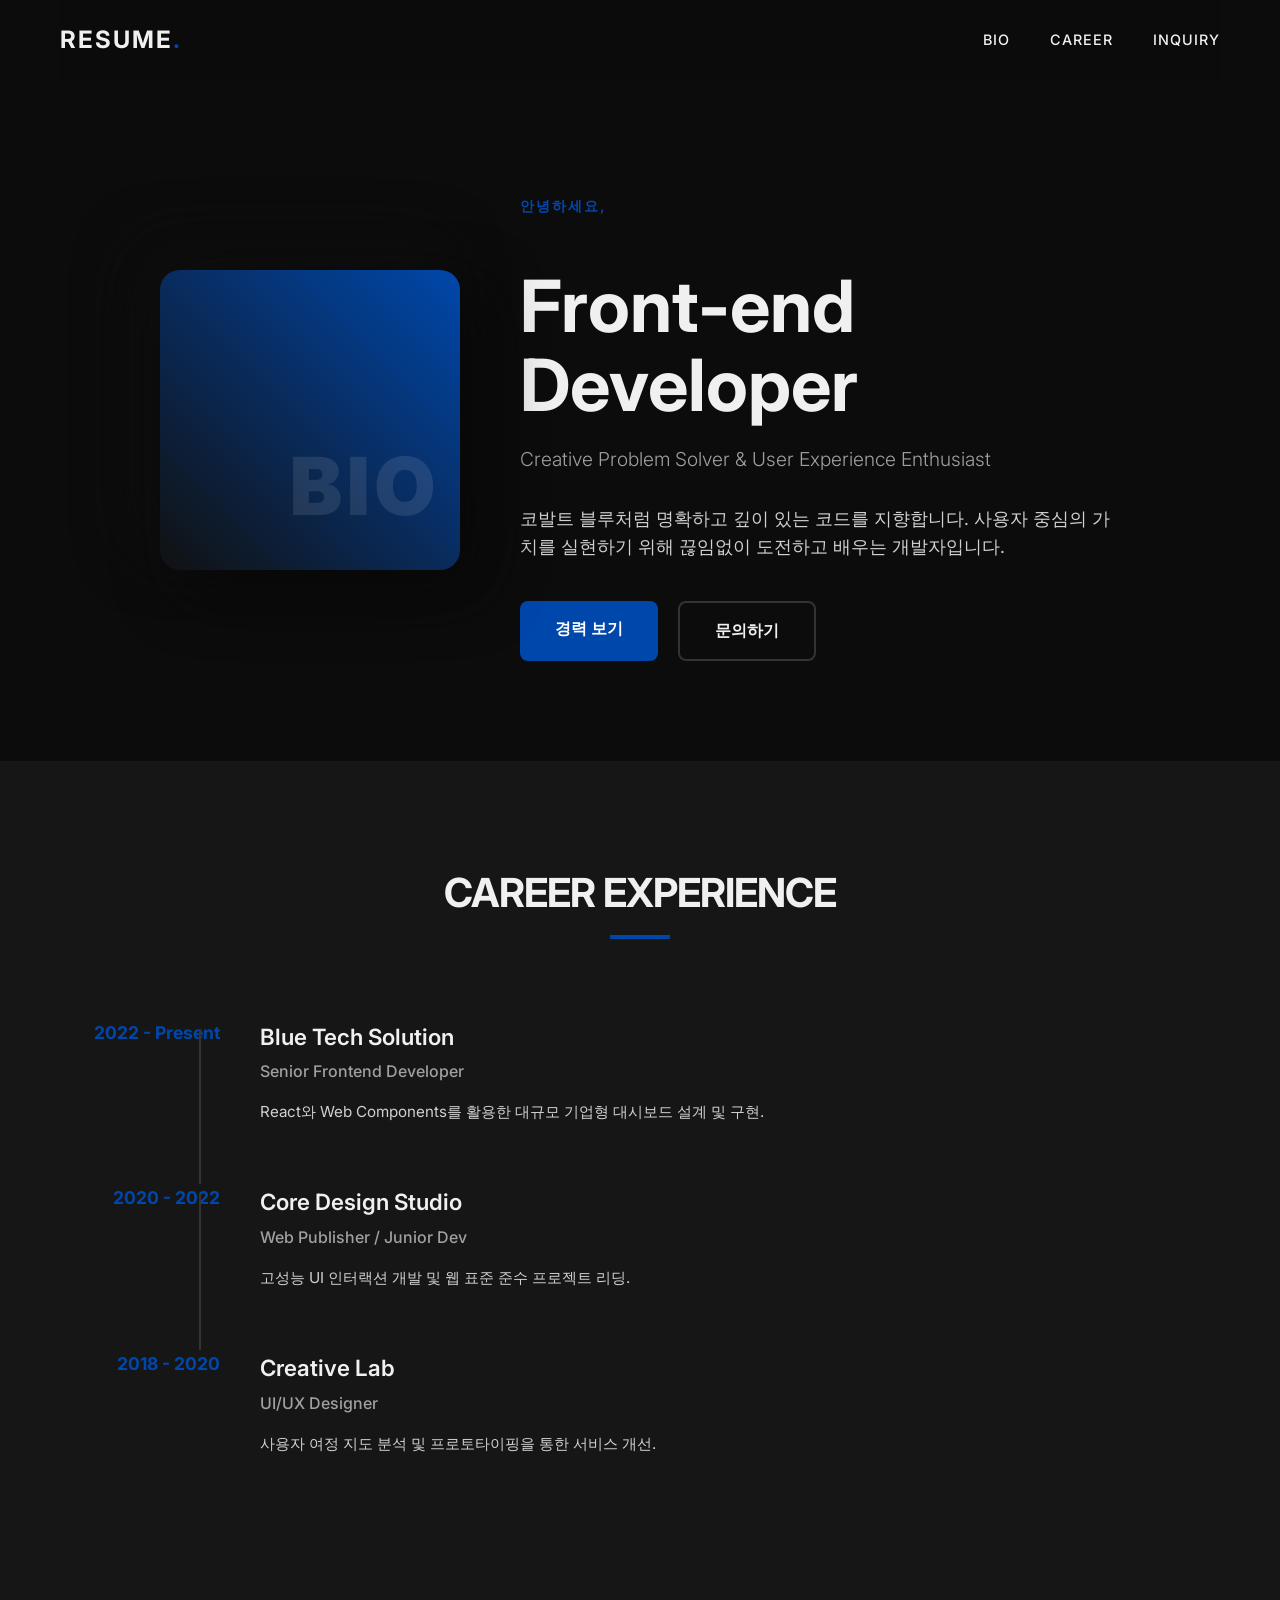
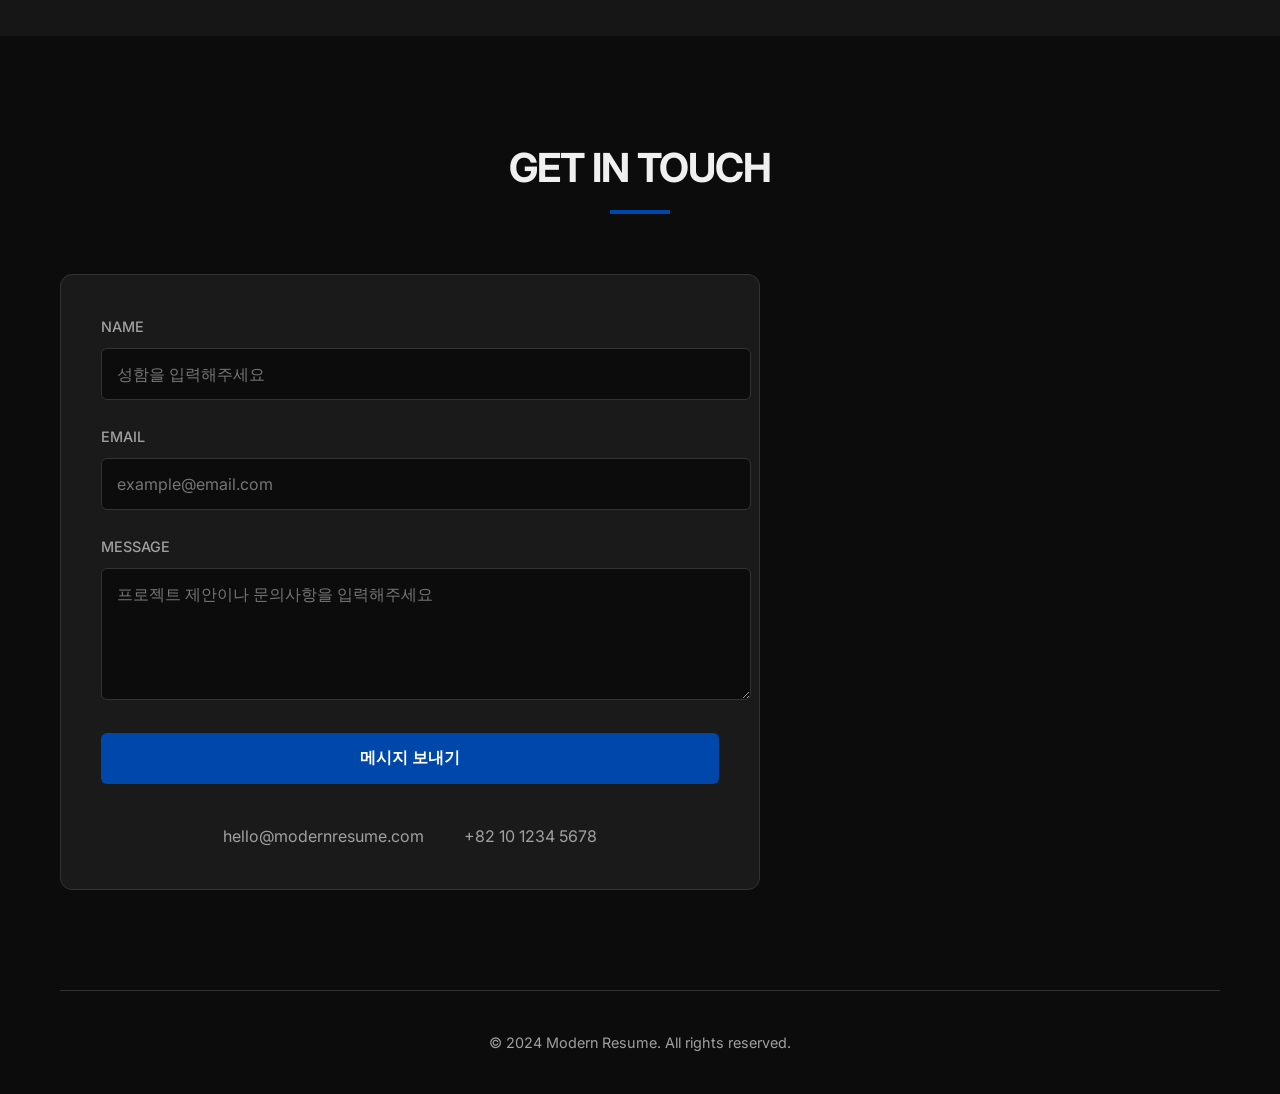
==== resume/index.html @ 88370fd2 "Add Project #2: Resume Website template in separate folder" ====
<!DOCTYPE html>
<html lang="ko">
<head>
    <meta charset="UTF-8">
    <meta name="viewport" content="width=device-width, initial-scale=1.0">
    <title>Modern Resume | Cobalt & Black</title>
    <link rel="stylesheet" href="style.css">
    <!-- Font Awesome for Icons -->
    <link rel="stylesheet" href="https://cdnjs.cloudflare.com/ajax/libs/font-awesome/6.0.0/css/all.min.css">
    <!-- Inter Font Family -->
    <link rel="preconnect" href="https://fonts.googleapis.com">
    <link rel="preconnect" href="https://fonts.gstatic.com" crossorigin>
    <link href="https://fonts.googleapis.com/css2?family=Inter:wght@300;400;600;700&display=swap" rel="stylesheet">
</head>
<body>
    <div class="app-container">
        <header class="main-header">
            <nav class="nav-container">
                <div class="logo">RESUME<span class="dot">.</span></div>
                <ul class="nav-links">
                    <li><a href="#bio">Bio</a></li>
                    <li><a href="#career">Career</a></li>
                    <li><a href="#inquiry">Inquiry</a></li>
                </ul>
            </nav>
        </header>

        <main class="content-wrapper">
            <section id="bio" class="section-container">
                <resume-bio></resume-bio>
            </section>
            
            <section id="career" class="section-container bg-dark-alt">
                <div class="section-header">
                    <h2 class="section-title">Career Experience</h2>
                    <div class="title-underline"></div>
                </div>
                <resume-career></resume-career>
            </section>
            
            <section id="inquiry" class="section-container">
                <div class="section-header">
                    <h2 class="section-title">Get In Touch</h2>
                    <div class="title-underline"></div>
                </div>
                <resume-inquiry></resume-inquiry>
            </section>
        </main>

        <footer class="main-footer">
            <p>&copy; 2024 Modern Resume. All rights reserved.</p>
        </footer>
    </div>
    
    <script src="main.js" type="module"></script>
</body>
</html>
---- resume/style.css ----
:root {
    --bg-color: #0c0c0c;
    --bg-alt: #161616;
    --text-color: #f0f0f0;
    --text-muted: #a0a0a0;
    --accent-color: #0047AB; /* Cobalt Blue */
    --accent-hover: #3373C4;
    --card-bg: #1a1a1a;
    --border-color: #333;
    --font-family: 'Inter', -apple-system, BlinkMacSystemFont, 'Segoe UI', Roboto, sans-serif;
    --transition-fast: 0.2s ease;
    --transition-slow: 0.4s ease;
}

* {
    margin: 0;
    padding: 0;
    box-sizing: border-box;
    scroll-behavior: smooth;
}

body {
    background-color: var(--bg-color);
    color: var(--text-color);
    font-family: var(--font-family);
    line-height: 1.6;
    -webkit-font-smoothing: antialiased;
}

/* Scrollbar */
::-webkit-scrollbar {
    width: 8px;
}
::-webkit-scrollbar-track {
    background: var(--bg-color);
}
::-webkit-scrollbar-thumb {
    background: var(--border-color);
    border-radius: 4px;
}
::-webkit-scrollbar-thumb:hover {
    background: var(--accent-color);
}

.app-container {
    max-width: 1200px;
    margin: 0 auto;
    padding: 0 20px;
}

/* Header & Nav */
.main-header {
    height: 80px;
    display: flex;
    align-items: center;
    position: sticky;
    top: 0;
    z-index: 1000;
    background-color: rgba(12, 12, 12, 0.9);
    backdrop-filter: blur(10px);
}

.nav-container {
    display: flex;
    justify-content: space-between;
    align-items: center;
    width: 100%;
}

.logo {
    font-size: 1.5rem;
    font-weight: 700;
    letter-spacing: 2px;
}

.logo .dot {
    color: var(--accent-color);
}

.nav-links {
    display: flex;
    list-style: none;
    gap: 40px;
}

.nav-links a {
    color: var(--text-color);
    text-decoration: none;
    font-weight: 500;
    transition: var(--transition-fast);
    font-size: 0.9rem;
    text-transform: uppercase;
    letter-spacing: 1px;
}

.nav-links a:hover {
    color: var(--accent-color);
}

/* Sections */
.section-container {
    padding: 100px 0;
}

.bg-dark-alt {
    position: relative;
    width: 100vw;
    left: 50%;
    right: 50%;
    margin-left: -50vw;
    margin-right: -50vw;
    background-color: var(--bg-alt);
}

.section-header {
    text-align: center;
    margin-bottom: 60px;
}

.section-title {
    font-size: 2.5rem;
    font-weight: 700;
    margin-bottom: 10px;
    text-transform: uppercase;
    letter-spacing: -1px;
}

.title-underline {
    width: 60px;
    height: 4px;
    background-color: var(--accent-color);
    margin: 0 auto;
}

/* Footer */
.main-footer {
    padding: 40px 0;
    border-top: 1px solid var(--border-color);
    text-align: center;
    color: var(--text-muted);
    font-size: 0.9rem;
}

/* Common Components (Styles used by Shadow DOM if needed, but here as classes for global) */
.btn {
    padding: 12px 24px;
    border-radius: 4px;
    font-weight: 600;
    cursor: pointer;
    transition: var(--transition-fast);
    border: none;
    font-size: 0.9rem;
    display: inline-flex;
    align-items: center;
    gap: 10px;
}

.btn-primary {
    background-color: var(--accent-color);
    color: white;
}

.btn-primary:hover {
    background-color: var(--accent-hover);
    transform: translateY(-2px);
}

/* Responsive */
@media (max-width: 768px) {
    .nav-links {
        display: none;
    }
    
    .section-title {
        font-size: 2rem;
    }
}
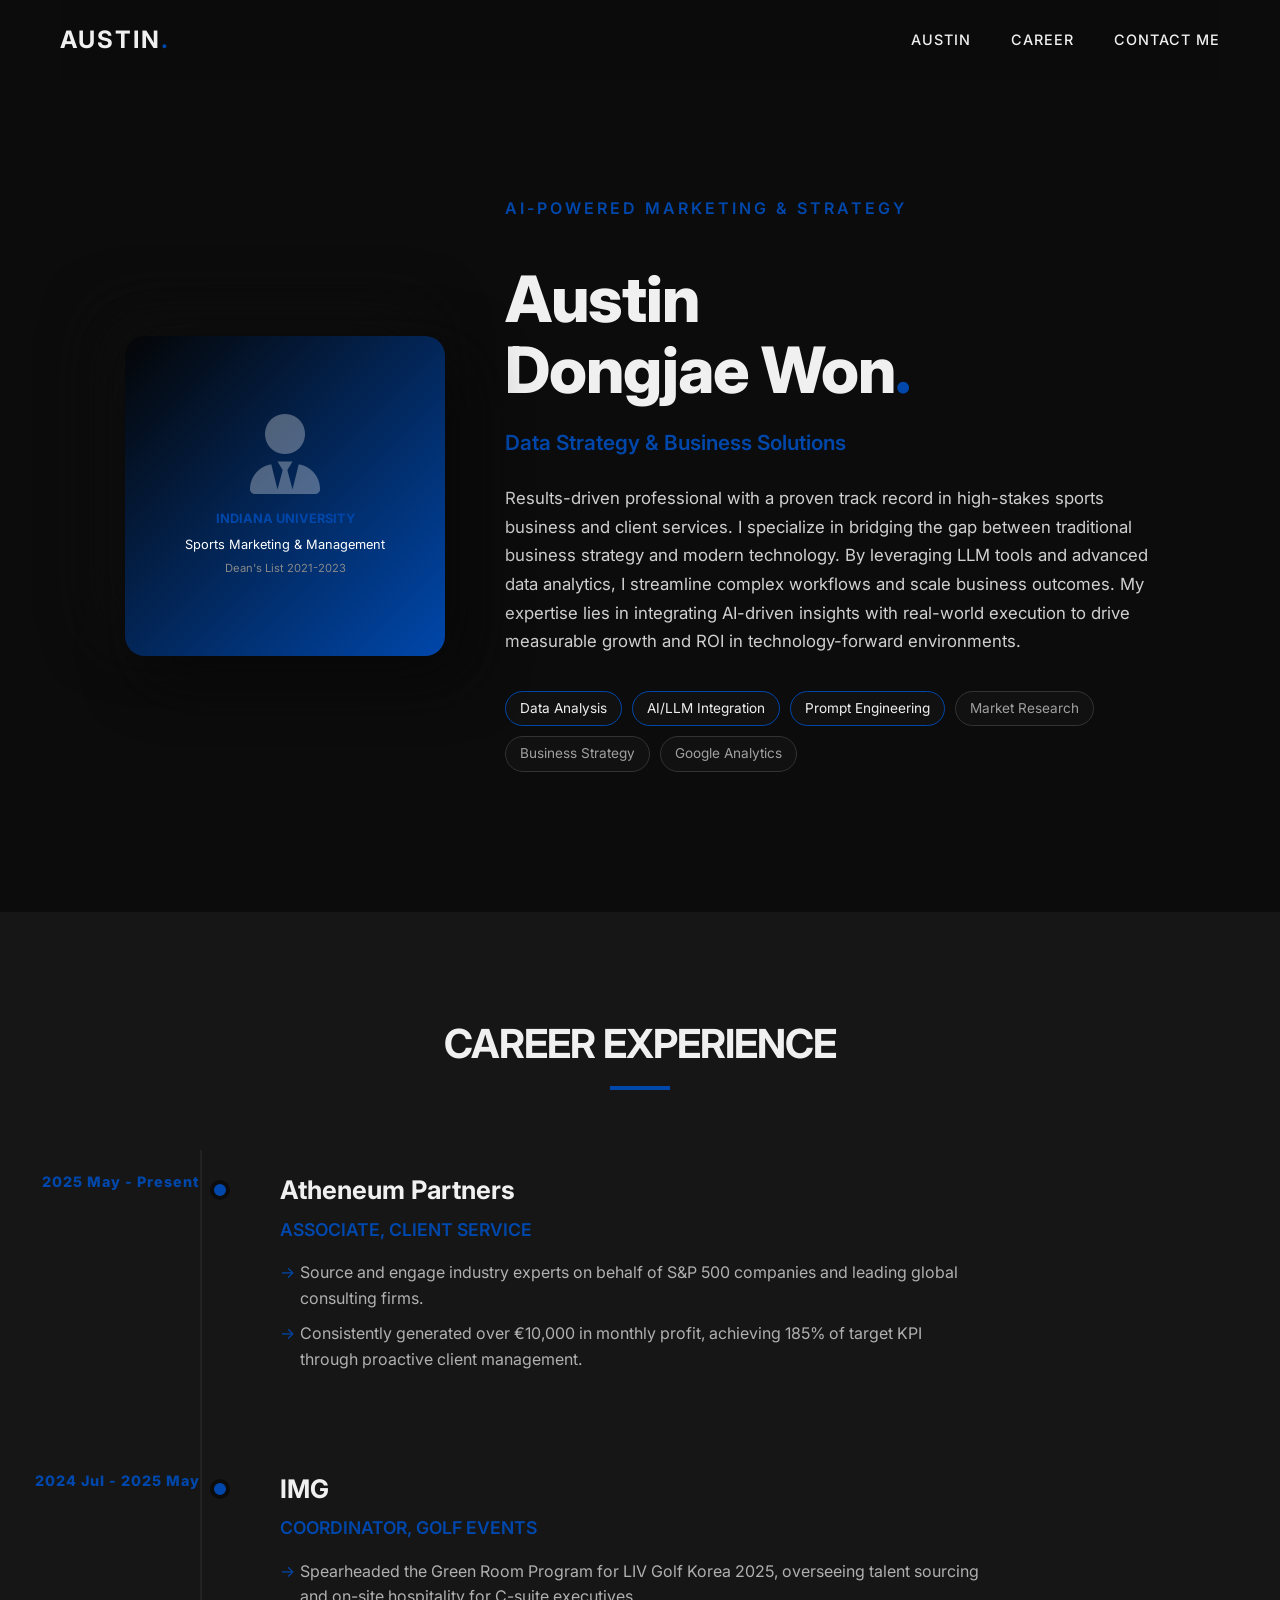
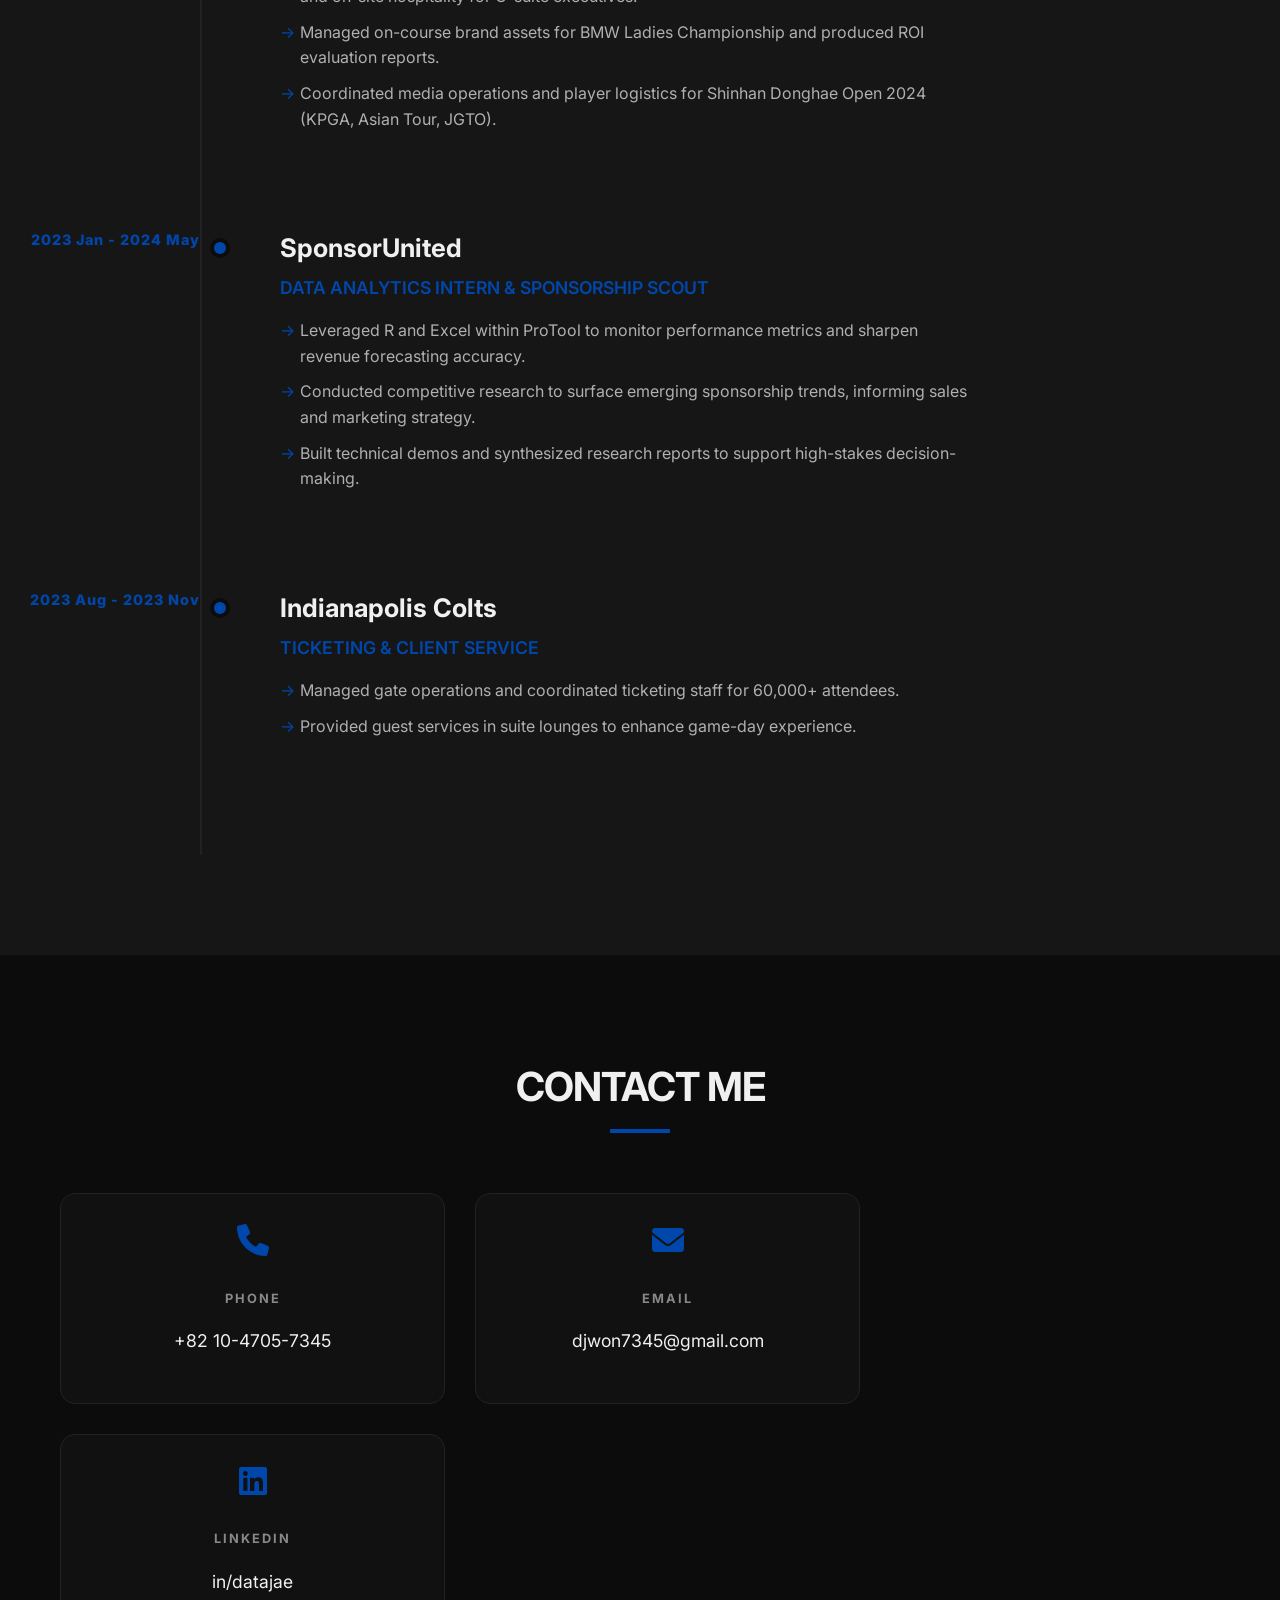
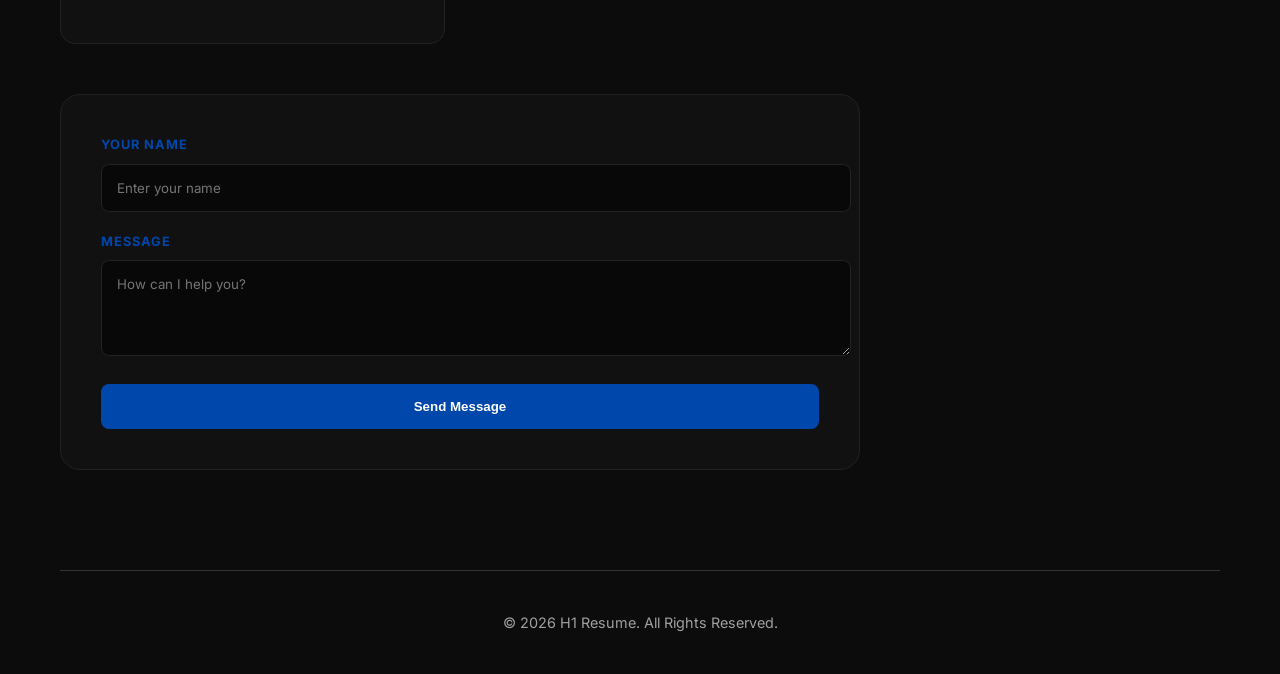
==== commit bf891fdc: "Refine resume layout: centralized timeline, updated Bio with AI focus, and UI text changes" ====
--- a/resume/index.html
+++ b/resume/index.html
@@ -16,11 +16,11 @@
     <div class="app-container">
         <header class="main-header">
             <nav class="nav-container">
-                <div class="logo">RESUME<span class="dot">.</span></div>
+                <div class="logo">AUSTIN<span class="dot">.</span></div>
                 <ul class="nav-links">
-                    <li><a href="#bio">Bio</a></li>
+                    <li><a href="#bio">Austin</a></li>
                     <li><a href="#career">Career</a></li>
-                    <li><a href="#inquiry">Inquiry</a></li>
+                    <li><a href="#inquiry">Contact Me</a></li>
                 </ul>
             </nav>
         </header>
@@ -40,7 +40,7 @@
             
             <section id="inquiry" class="section-container">
                 <div class="section-header">
-                    <h2 class="section-title">Get In Touch</h2>
+                    <h2 class="section-title">Contact Me</h2>
                     <div class="title-underline"></div>
                 </div>
                 <resume-inquiry></resume-inquiry>
@@ -48,7 +48,7 @@
         </main>
 
         <footer class="main-footer">
-            <p>&copy; 2024 Modern Resume. All rights reserved.</p>
+            <p>&copy; 2026 H1 Resume. All Rights Reserved.</p>
         </footer>
     </div>
     
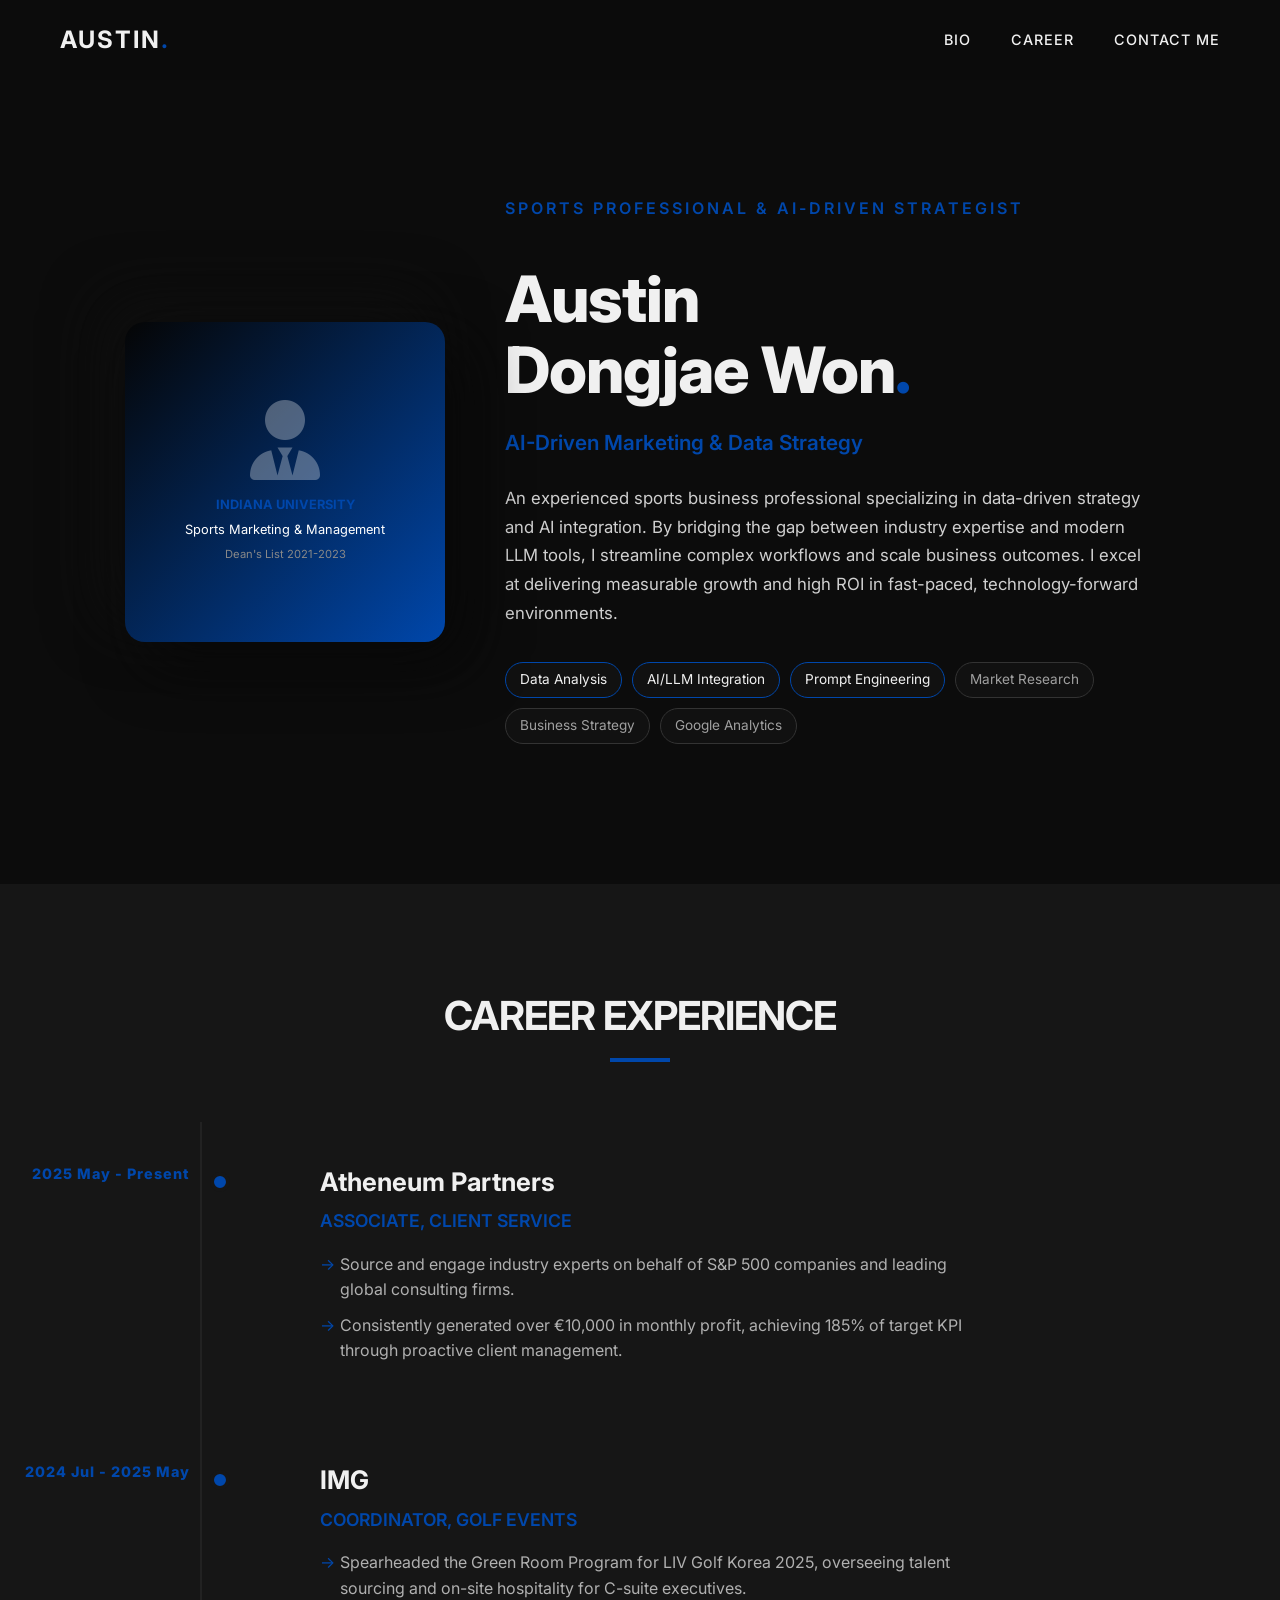
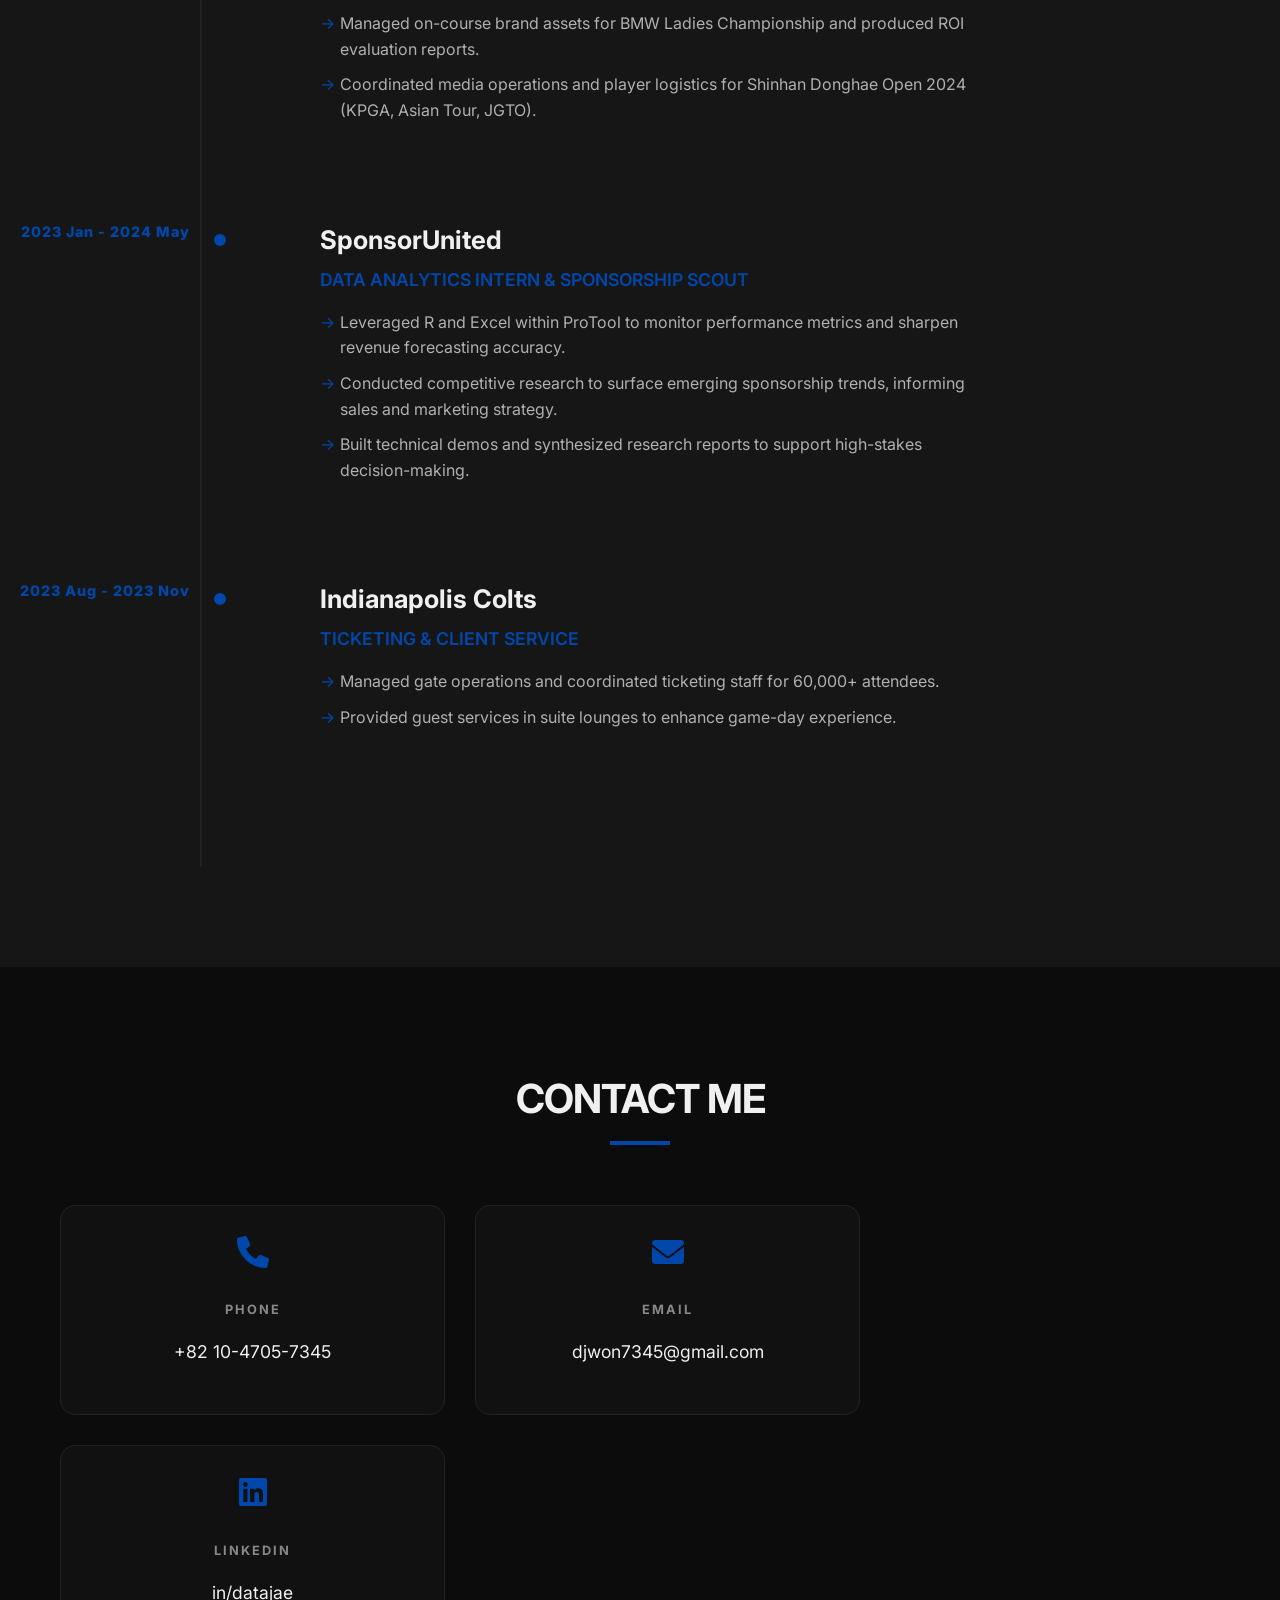
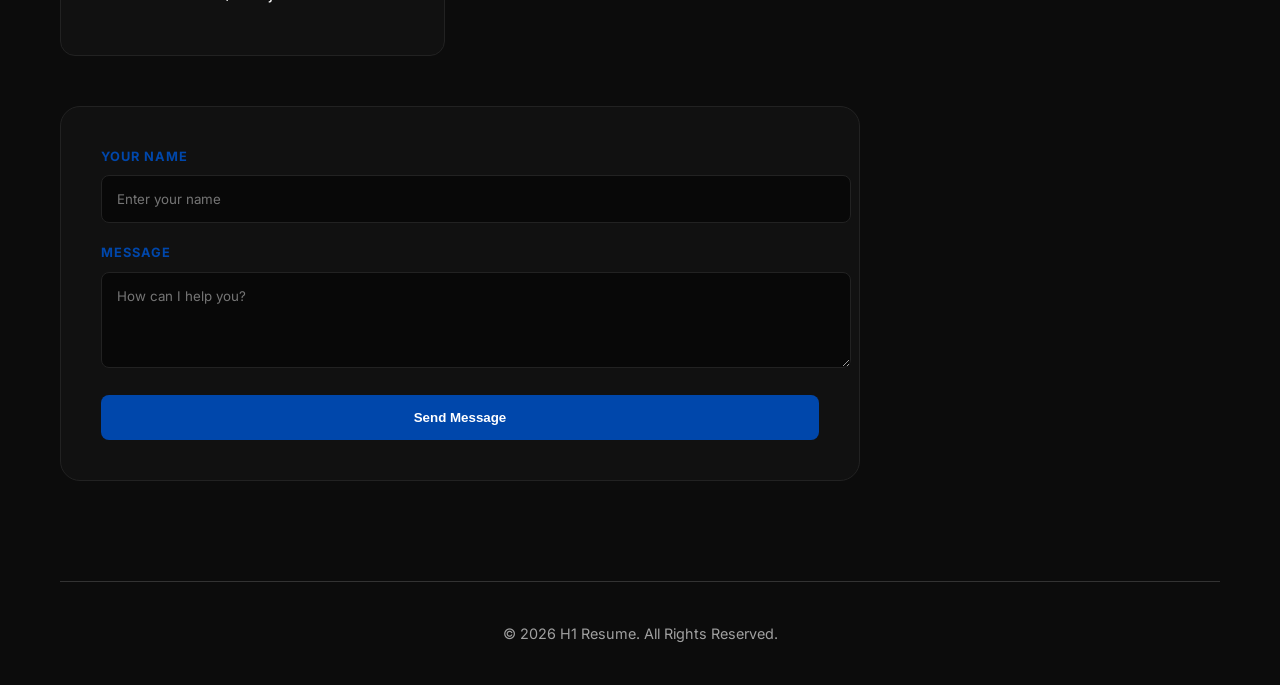
==== commit da514df7: "Finalize resume UI: updated bio text, menu labels, and adjusted career spacing" ====
--- a/resume/index.html
+++ b/resume/index.html
@@ -18,7 +18,7 @@
             <nav class="nav-container">
                 <div class="logo">AUSTIN<span class="dot">.</span></div>
                 <ul class="nav-links">
-                    <li><a href="#bio">Austin</a></li>
+                    <li><a href="#bio">Bio</a></li>
                     <li><a href="#career">Career</a></li>
                     <li><a href="#inquiry">Contact Me</a></li>
                 </ul>
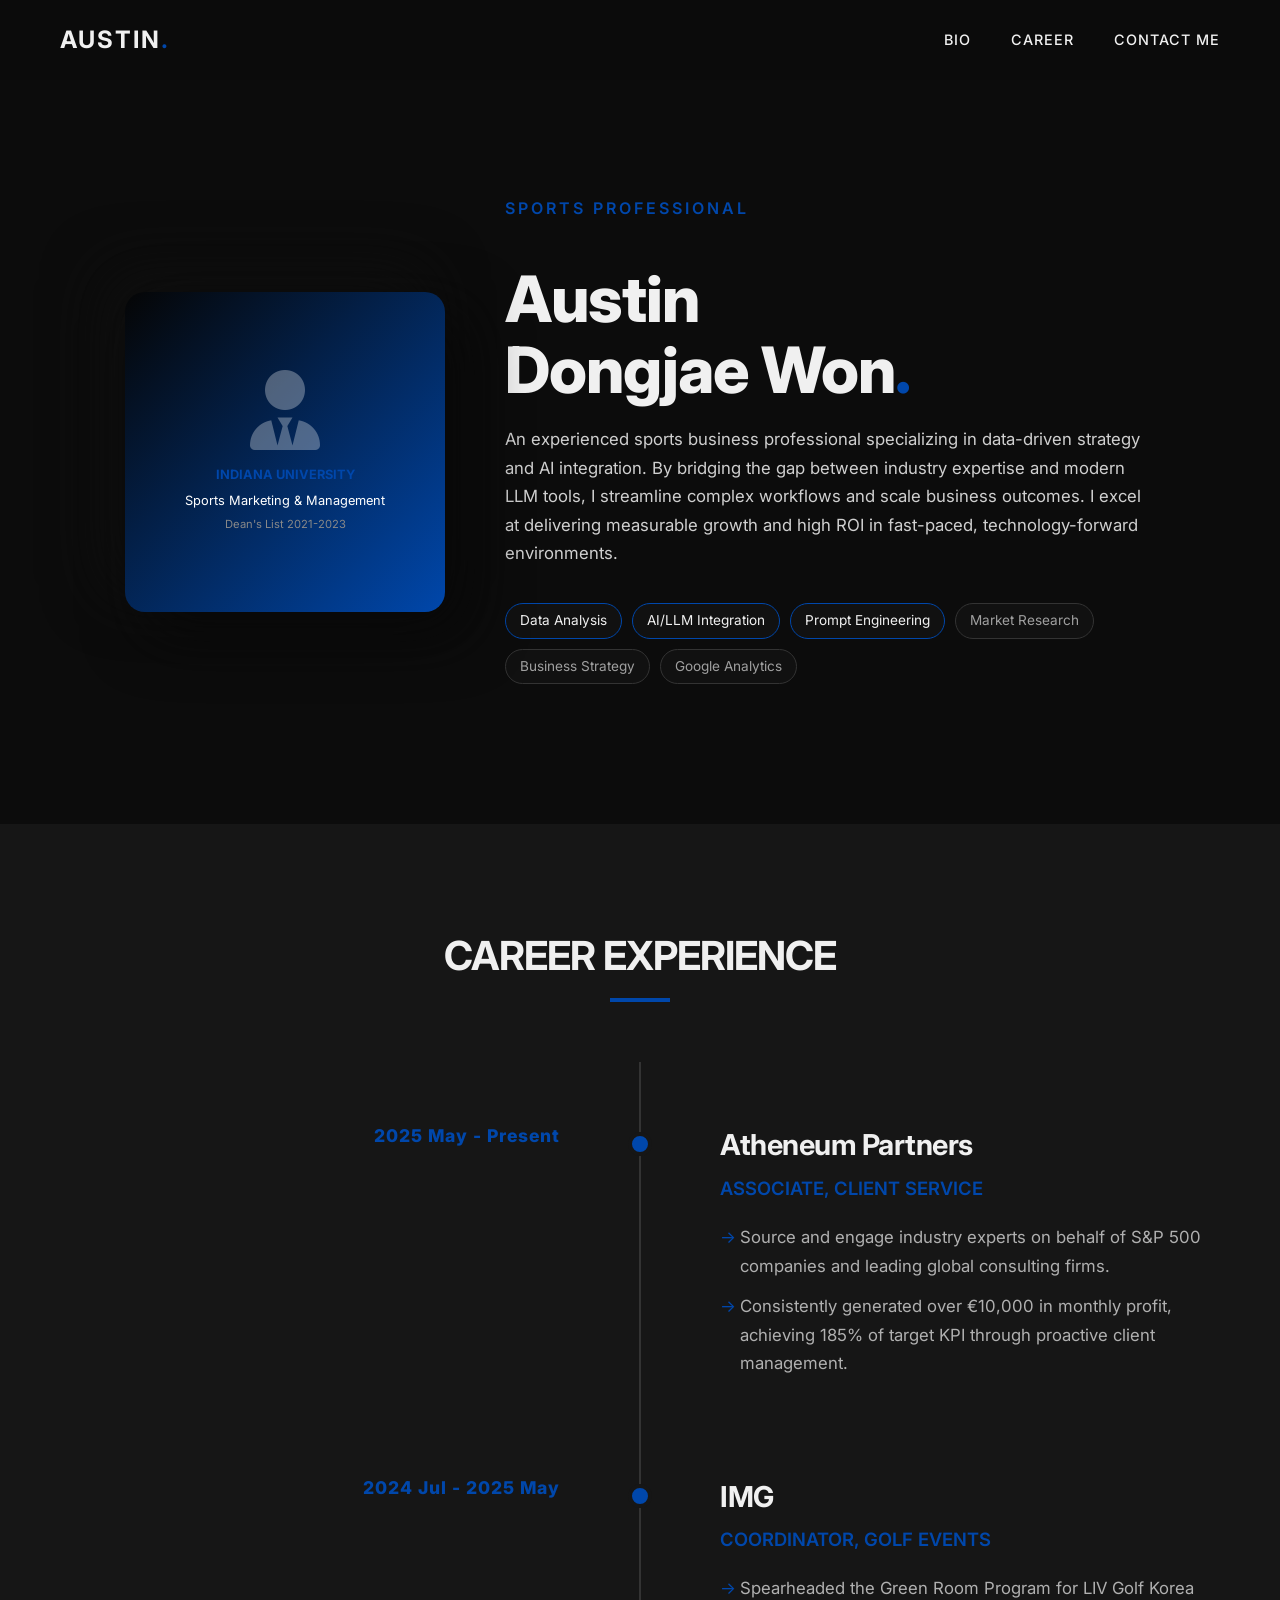
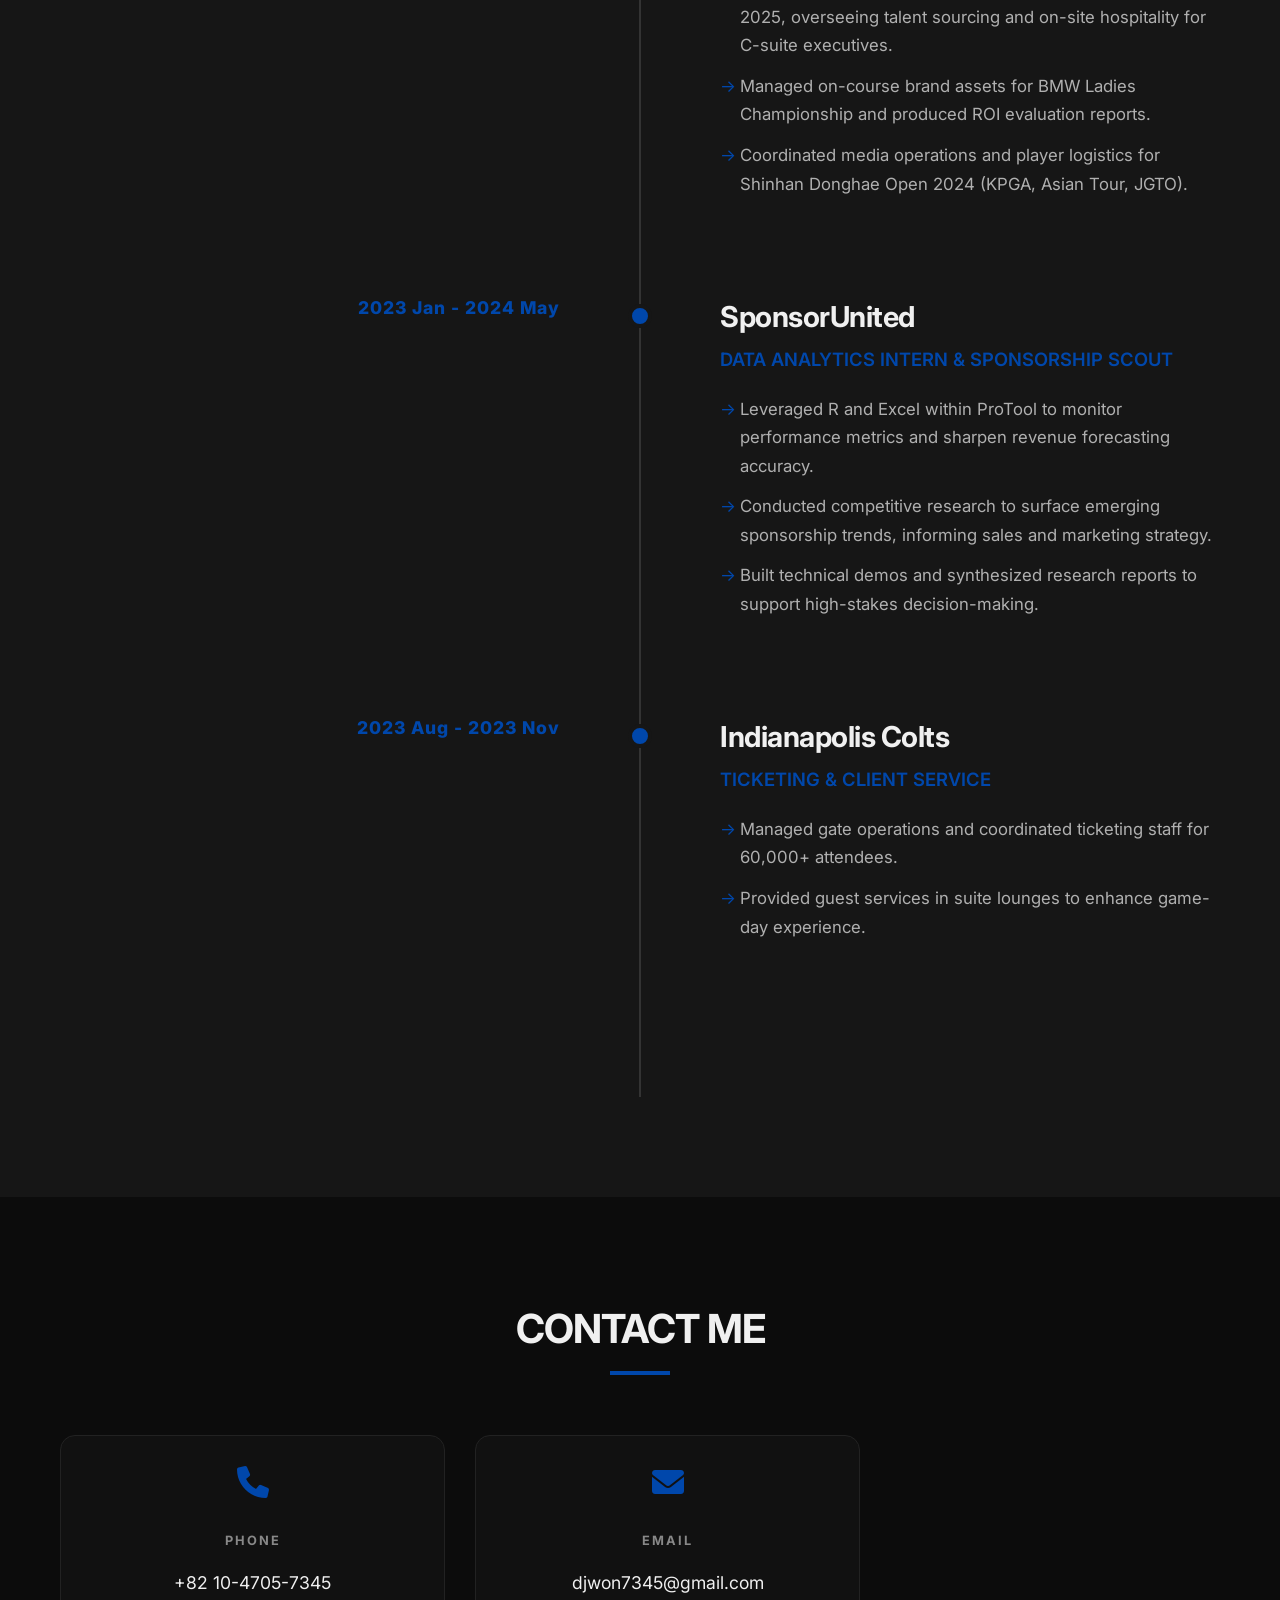
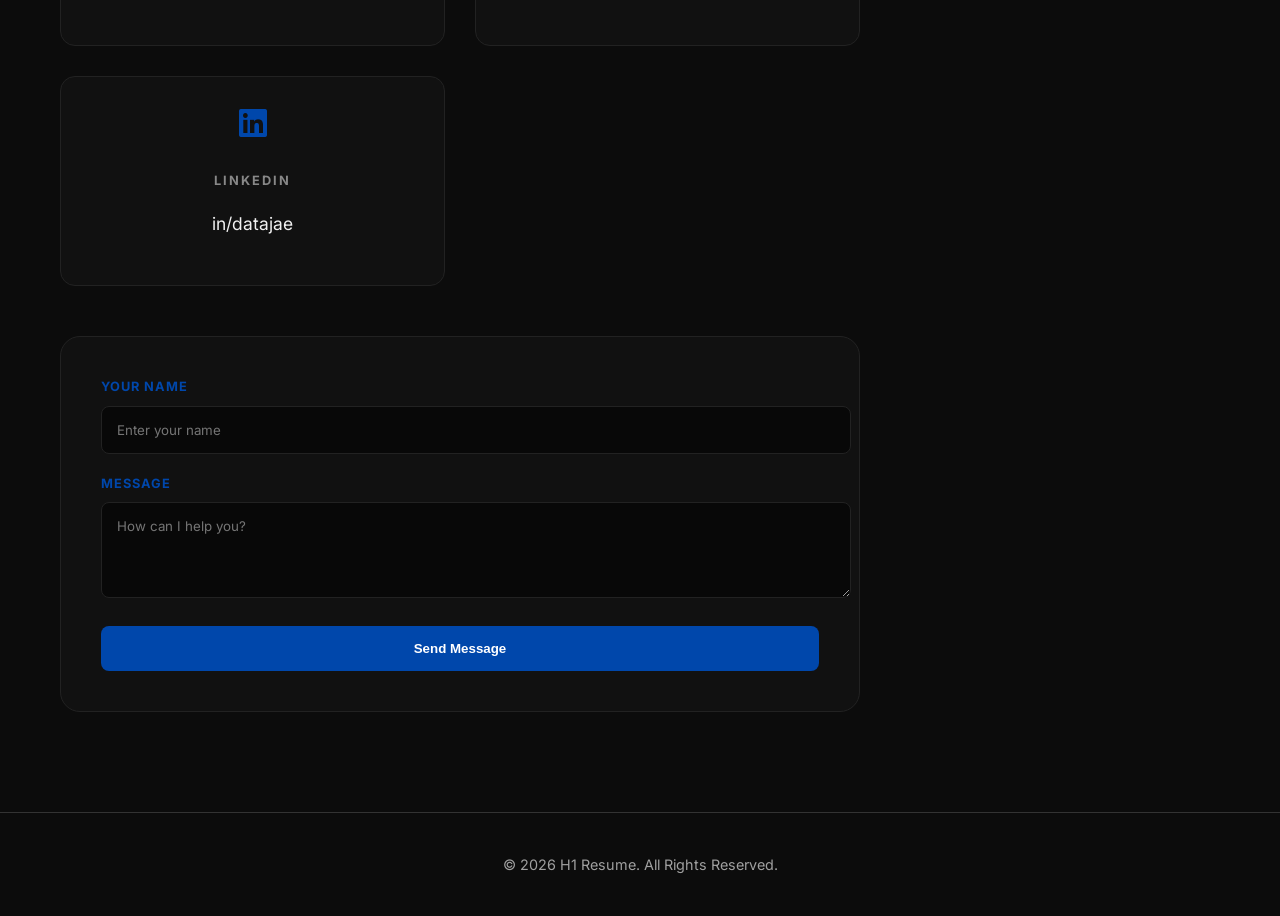
==== commit da56575c: "Final centering fix for Career and Bio cleanup" ====
--- a/resume/index.html
+++ b/resume/index.html
@@ -3,41 +3,47 @@
 <head>
     <meta charset="UTF-8">
     <meta name="viewport" content="width=device-width, initial-scale=1.0">
-    <title>Modern Resume | Cobalt & Black</title>
+    <title>Austin Dongjae Won | Resume</title>
     <link rel="stylesheet" href="style.css">
     <!-- Font Awesome for Icons -->
     <link rel="stylesheet" href="https://cdnjs.cloudflare.com/ajax/libs/font-awesome/6.0.0/css/all.min.css">
     <!-- Inter Font Family -->
     <link rel="preconnect" href="https://fonts.googleapis.com">
     <link rel="preconnect" href="https://fonts.gstatic.com" crossorigin>
-    <link href="https://fonts.googleapis.com/css2?family=Inter:wght@300;400;600;700&display=swap" rel="stylesheet">
+    <link href="https://fonts.googleapis.com/css2?family=Inter:wght@300;400;600;700;800&display=swap" rel="stylesheet">
 </head>
 <body>
-    <div class="app-container">
-        <header class="main-header">
-            <nav class="nav-container">
-                <div class="logo">AUSTIN<span class="dot">.</span></div>
+    <header class="main-header">
+        <div class="header-container">
+            <div class="logo">AUSTIN<span class="dot">.</span></div>
+            <nav>
                 <ul class="nav-links">
                     <li><a href="#bio">Bio</a></li>
                     <li><a href="#career">Career</a></li>
                     <li><a href="#inquiry">Contact Me</a></li>
                 </ul>
             </nav>
-        </header>
+        </div>
+    </header>
 
-        <main class="content-wrapper">
+    <main>
+        <div class="section-wrapper">
             <section id="bio" class="section-container">
                 <resume-bio></resume-bio>
             </section>
-            
-            <section id="career" class="section-container bg-dark-alt">
+        </div>
+        
+        <div class="section-wrapper bg-dark-alt">
+            <section id="career" class="section-container">
                 <div class="section-header">
                     <h2 class="section-title">Career Experience</h2>
                     <div class="title-underline"></div>
                 </div>
                 <resume-career></resume-career>
             </section>
-            
+        </div>
+        
+        <div class="section-wrapper">
             <section id="inquiry" class="section-container">
                 <div class="section-header">
                     <h2 class="section-title">Contact Me</h2>
@@ -45,13 +51,13 @@
                 </div>
                 <resume-inquiry></resume-inquiry>
             </section>
-        </main>
+        </div>
+    </main>
 
-        <footer class="main-footer">
-            <p>&copy; 2026 H1 Resume. All Rights Reserved.</p>
-        </footer>
-    </div>
-    
+    <footer class="main-footer">
+        <p>&copy; 2026 H1 Resume. All Rights Reserved.</p>
+    </footer>
+
     <script src="main.js" type="module"></script>
 </body>
 </html>
--- a/resume/style.css
+++ b/resume/style.css
@@ -42,12 +42,6 @@
     background: var(--accent-color);
 }
 
-.app-container {
-    max-width: 1200px;
-    margin: 0 auto;
-    padding: 0 20px;
-}
-
 /* Header & Nav */
 .main-header {
     height: 80px;
@@ -60,11 +54,14 @@
     backdrop-filter: blur(10px);
 }
 
-.nav-container {
+.header-container {
+    max-width: 1200px;
+    width: 100%;
+    margin: 0 auto;
+    padding: 0 20px;
     display: flex;
     justify-content: space-between;
     align-items: center;
-    width: 100%;
 }
 
 .logo {
@@ -98,18 +95,18 @@
 }
 
 /* Sections */
-.section-container {
-    padding: 100px 0;
+.section-wrapper {
+    width: 100%;
 }
 
-.bg-dark-alt {
-    position: relative;
-    width: 100vw;
-    left: 50%;
-    right: 50%;
-    margin-left: -50vw;
-    margin-right: -50vw;
+.section-wrapper.bg-dark-alt {
     background-color: var(--bg-alt);
+}
+
+.section-container {
+    max-width: 1200px;
+    margin: 0 auto;
+    padding: 100px 20px;
 }
 
 .section-header {
@@ -139,30 +136,7 @@
     text-align: center;
     color: var(--text-muted);
     font-size: 0.9rem;
-}
-
-/* Common Components (Styles used by Shadow DOM if needed, but here as classes for global) */
-.btn {
-    padding: 12px 24px;
-    border-radius: 4px;
-    font-weight: 600;
-    cursor: pointer;
-    transition: var(--transition-fast);
-    border: none;
-    font-size: 0.9rem;
-    display: inline-flex;
-    align-items: center;
-    gap: 10px;
-}
-
-.btn-primary {
-    background-color: var(--accent-color);
-    color: white;
-}
-
-.btn-primary:hover {
-    background-color: var(--accent-hover);
-    transform: translateY(-2px);
+    background-color: var(--bg-color);
 }
 
 /* Responsive */
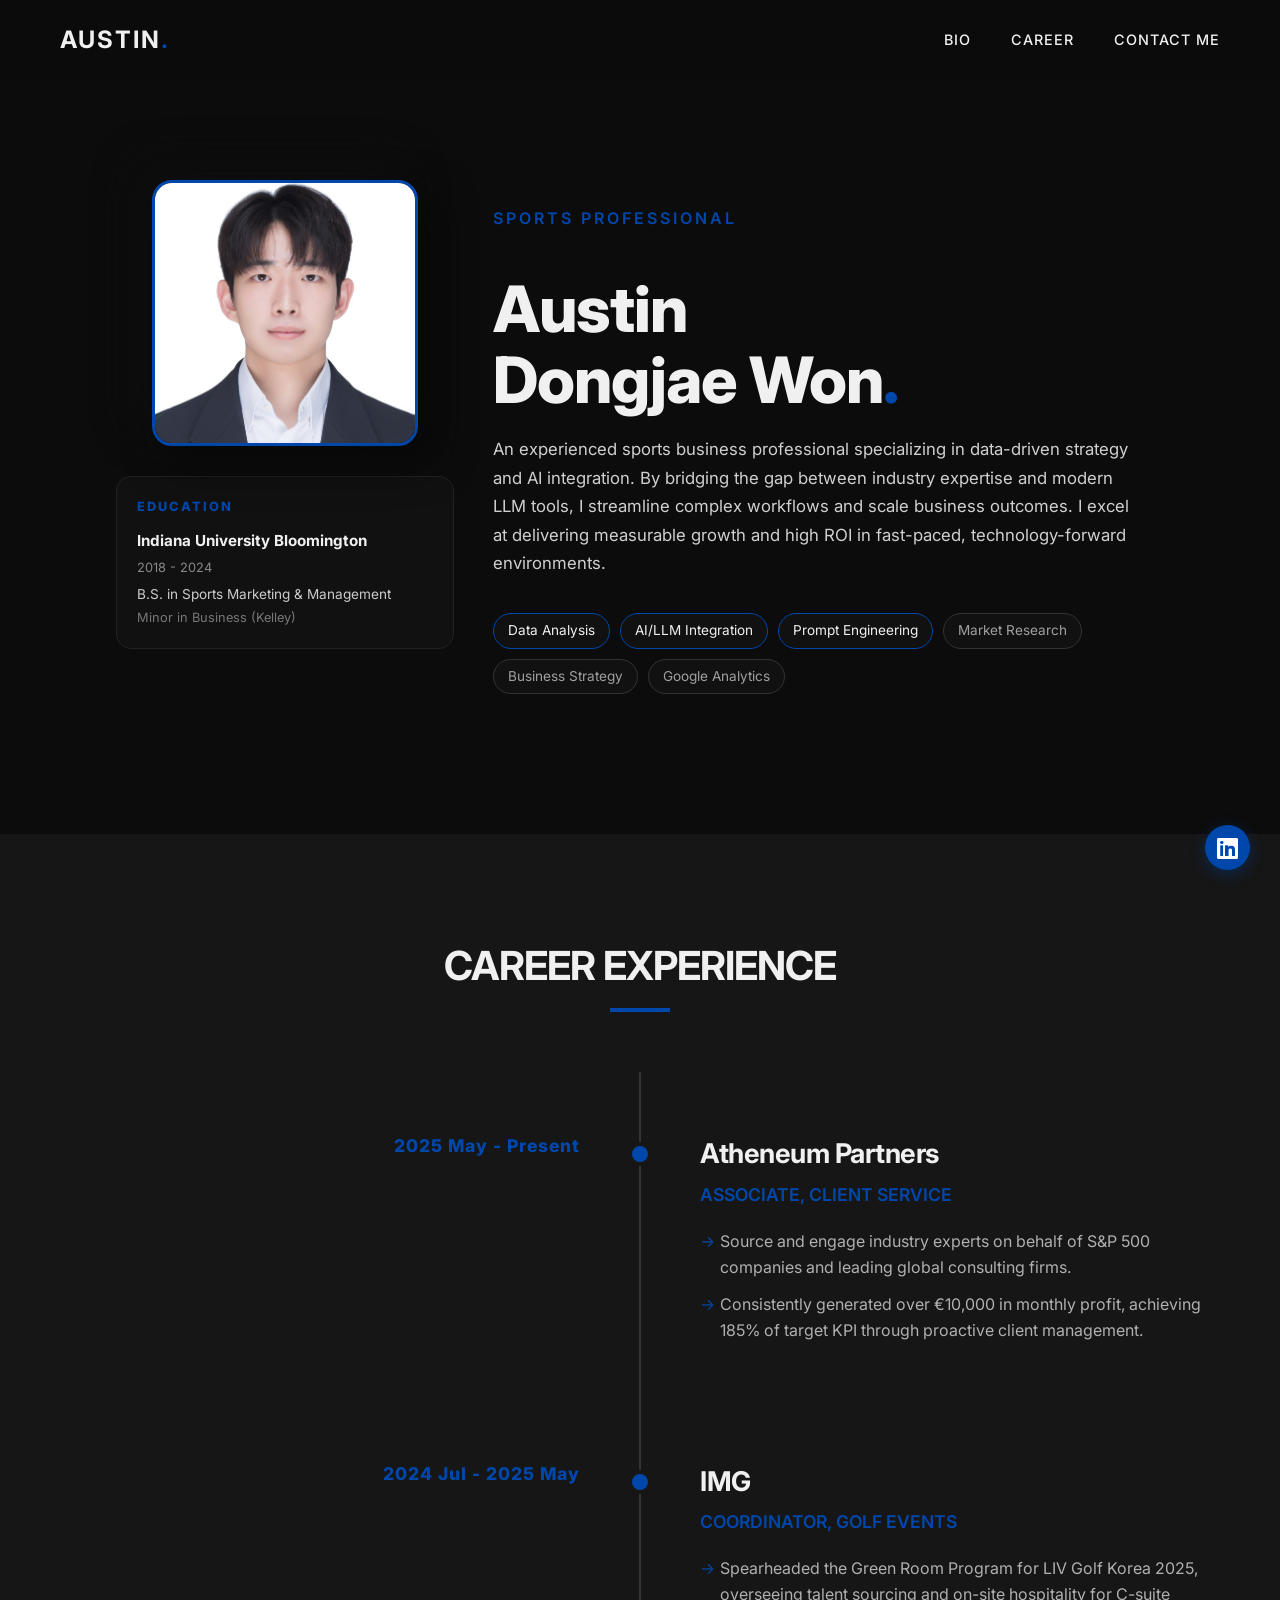
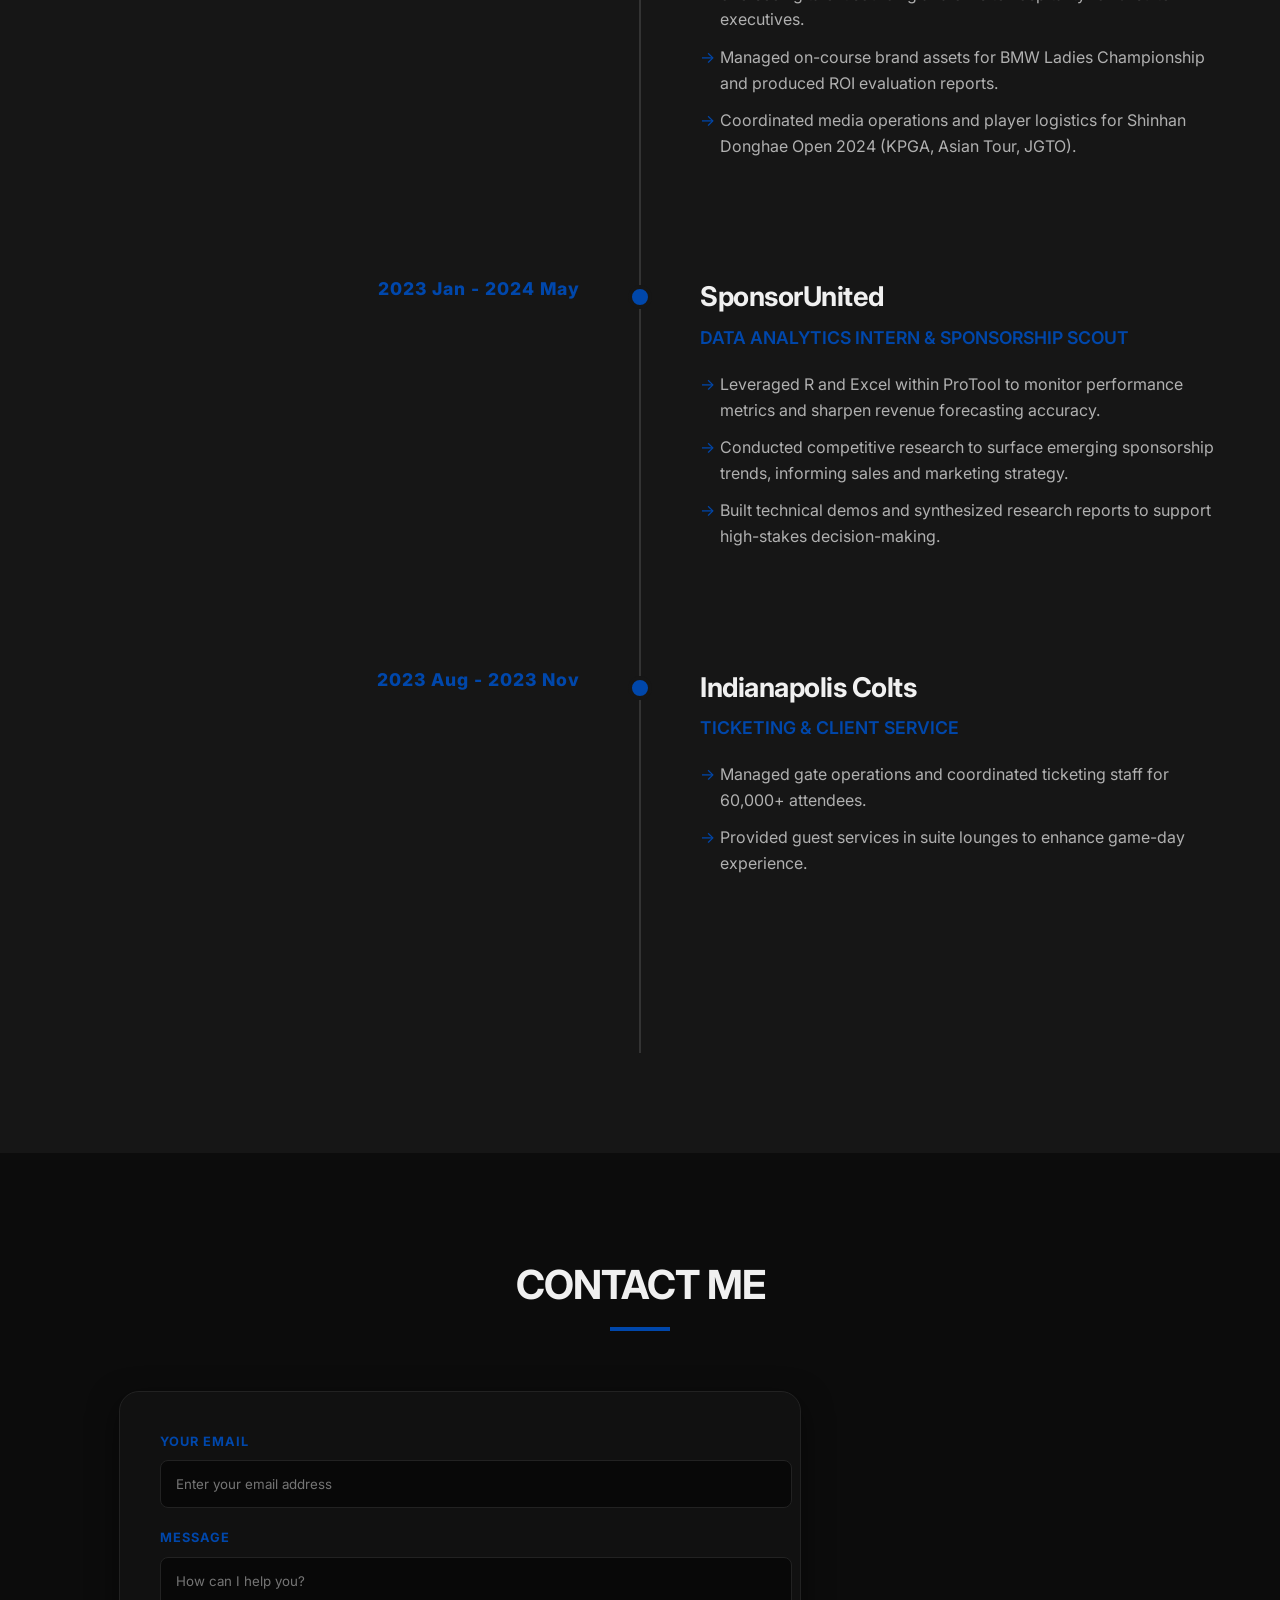
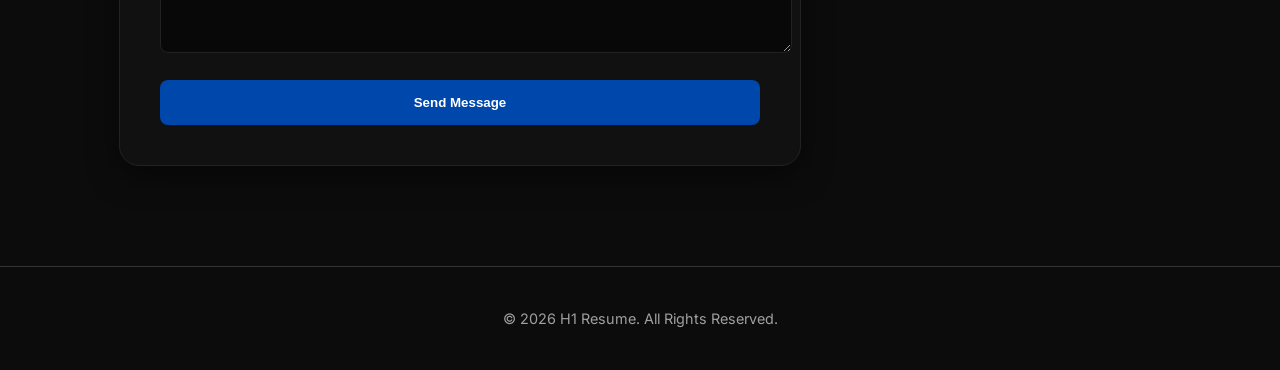
==== commit 4df81ce9: "Update resume: Correct major, add education, center contact form, and add floating linkedin icon" ====
--- a/resume/index.html
+++ b/resume/index.html
@@ -58,6 +58,10 @@
         <p>&copy; 2026 H1 Resume. All Rights Reserved.</p>
     </footer>
 
+    <a href="https://www.linkedin.com/in/datajae" target="_blank" class="floating-linkedin" title="LinkedIn Profile">
+        <i class="fab fa-linkedin"></i>
+    </a>
+
     <script src="main.js" type="module"></script>
 </body>
 </html>
--- a/resume/style.css
+++ b/resume/style.css
@@ -139,6 +139,32 @@
     background-color: var(--bg-color);
 }
 
+/* Floating LinkedIn Icon */
+.floating-linkedin {
+    position: fixed;
+    bottom: 30px;
+    right: 30px;
+    width: 45px;
+    height: 45px;
+    background-color: var(--accent-color);
+    color: white;
+    border-radius: 50%;
+    display: flex;
+    align-items: center;
+    justify-content: center;
+    font-size: 1.5rem;
+    text-decoration: none;
+    box-shadow: 0 4px 15px rgba(0, 71, 171, 0.4);
+    transition: var(--transition-fast);
+    z-index: 1000;
+}
+
+.floating-linkedin:hover {
+    background-color: var(--accent-hover);
+    transform: translateY(-5px);
+    box-shadow: 0 8px 25px rgba(0, 71, 171, 0.6);
+}
+
 /* Responsive */
 @media (max-width: 768px) {
     .nav-links {
@@ -148,4 +174,12 @@
     .section-title {
         font-size: 2rem;
     }
+
+    .floating-linkedin {
+        bottom: 20px;
+        right: 20px;
+        width: 40px;
+        height: 40px;
+        font-size: 1.3rem;
+    }
 }
